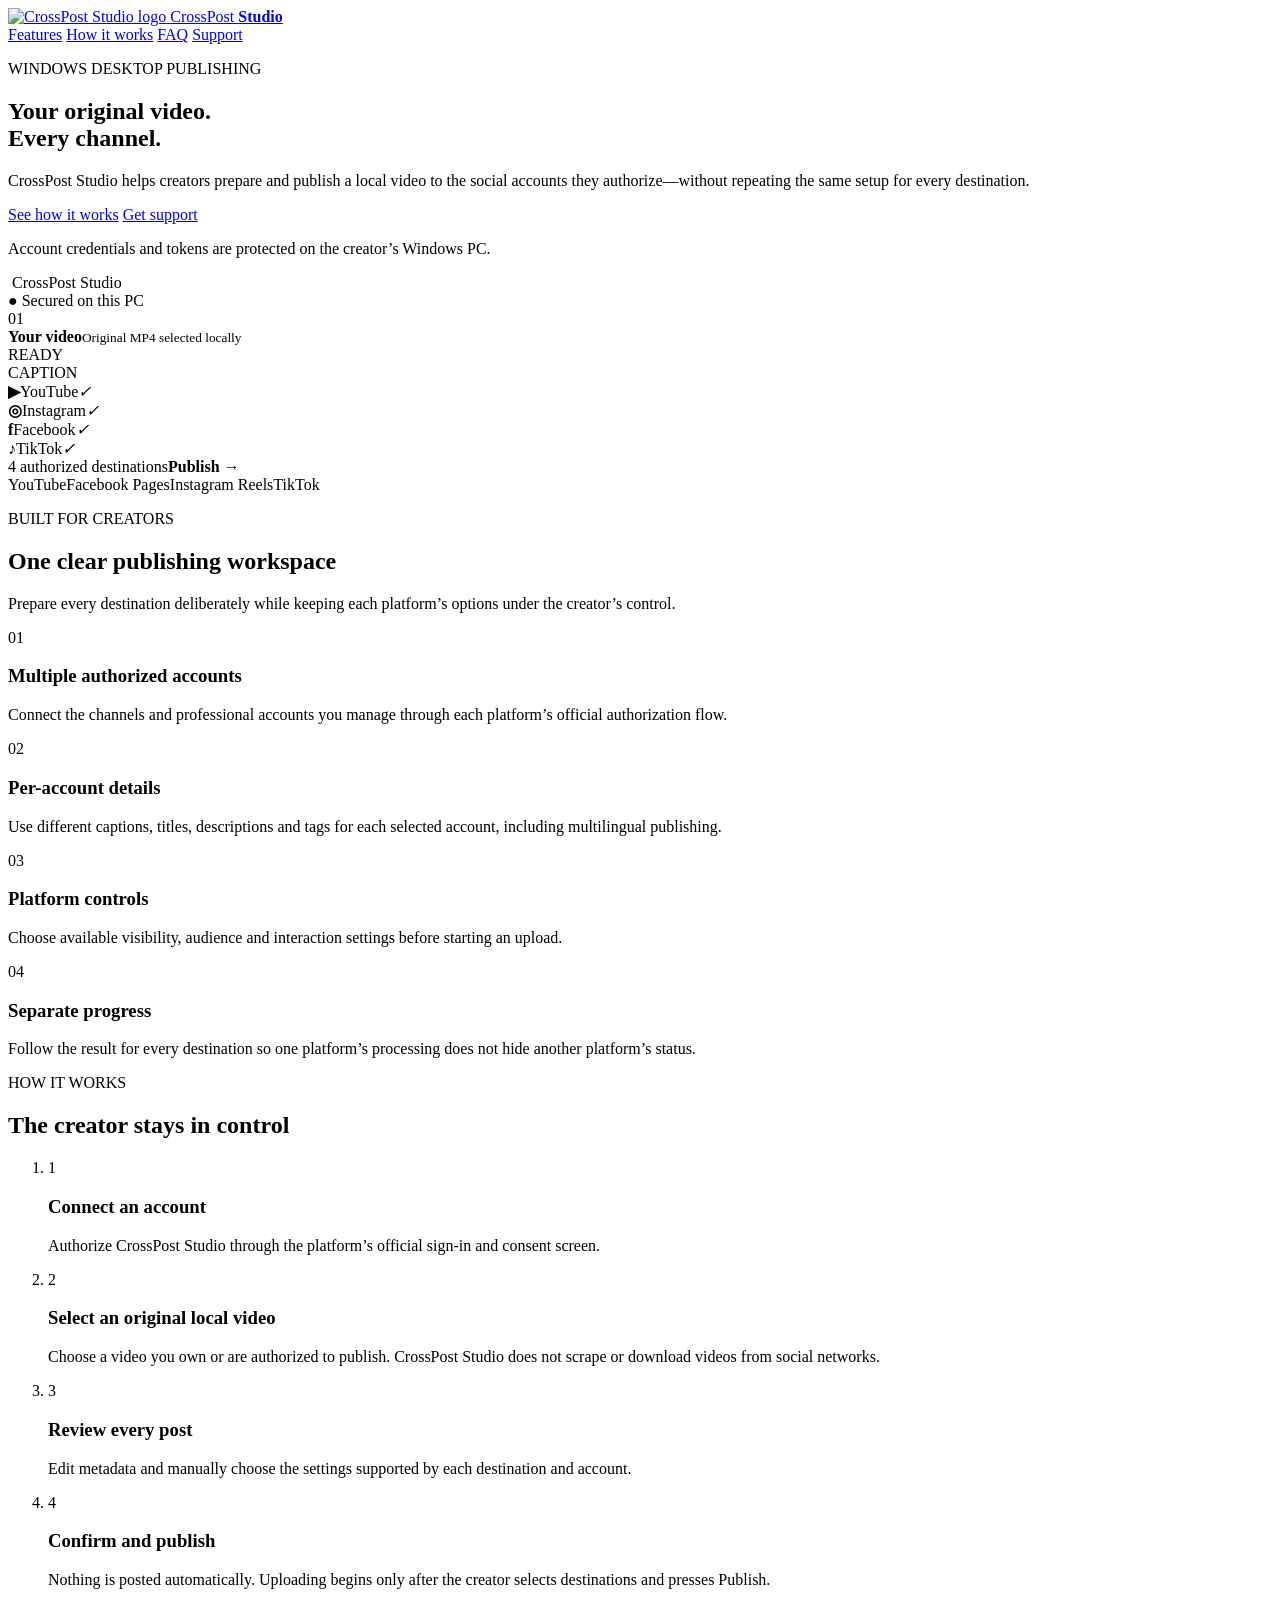
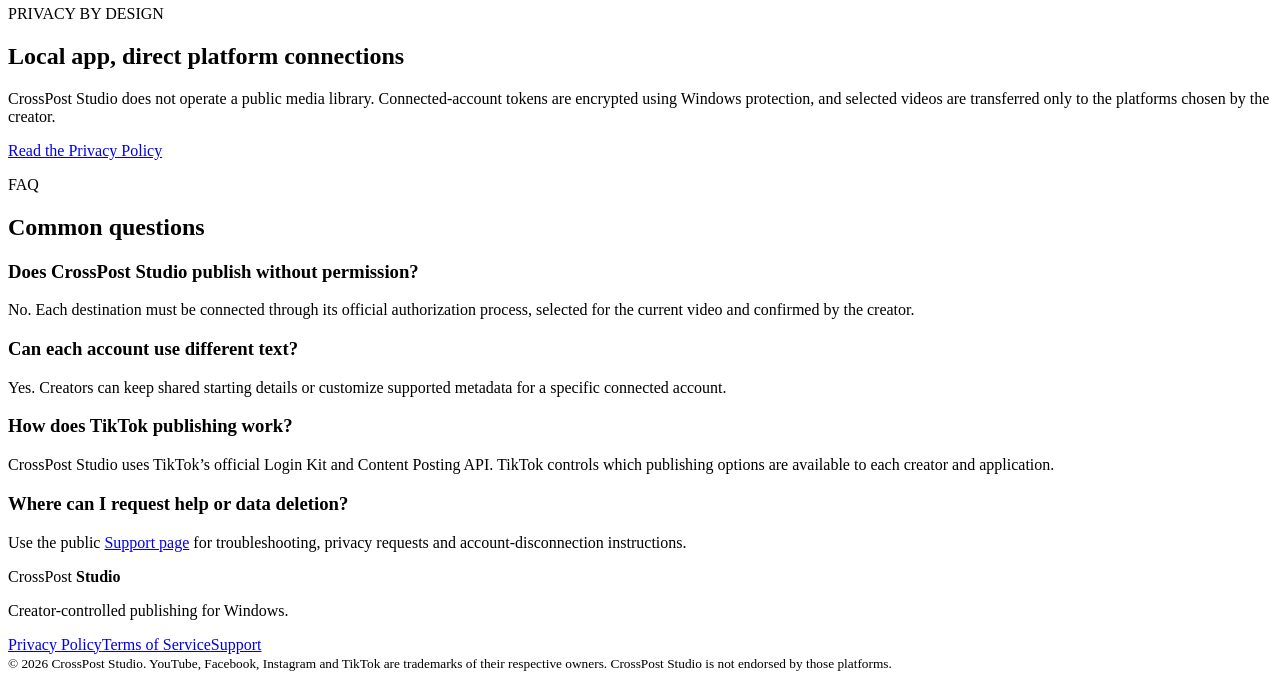
==== index.html @ 62eb8b9b "Add website home page" ====
<!doctype html>
<html lang="en">
<head>
  <meta charset="utf-8">
  <meta name="viewport" content="width=device-width, initial-scale=1">
  <meta name="description" content="CrossPost Studio is a Windows desktop app for publishing original videos to authorized YouTube, Facebook, Instagram, and TikTok accounts.">
  <title>CrossPost Studio — Publish original videos from one workspace</title>
  <link rel="icon" href="assets/crosspost-studio-logo.svg">
  <link rel="stylesheet" href="styles.css">
</head>
<body>
  <header class="site-header">
    <a class="brand" href="index.html" aria-label="CrossPost Studio home">
      <img src="assets/crosspost-studio-logo.svg" alt="CrossPost Studio logo">
      <span>CrossPost <strong>Studio</strong></span>
    </a>
    <nav aria-label="Main navigation">
      <a href="#features">Features</a>
      <a href="#workflow">How it works</a>
      <a href="#faq">FAQ</a>
      <a href="support.html">Support</a>
    </nav>
  </header>

  <main>
    <section class="hero">
      <div class="hero-copy">
        <p class="eyebrow">WINDOWS DESKTOP PUBLISHING</p>
        <h1>Your original video.<br><span>Every channel.</span></h1>
        <p class="hero-text">CrossPost Studio helps creators prepare and publish a local video to the social accounts they authorize—without repeating the same setup for every destination.</p>
        <div class="hero-actions">
          <a class="button primary" href="#workflow">See how it works</a>
          <a class="button secondary" href="support.html">Get support</a>
        </div>
        <p class="trust-note"><span></span> Account credentials and tokens are protected on the creator’s Windows PC.</p>
      </div>
      <div class="app-preview" aria-label="CrossPost Studio publishing interface preview">
        <div class="preview-top">
          <div class="preview-brand"><img src="assets/crosspost-studio-logo.svg" alt=""> CrossPost Studio</div>
          <div class="secure-pill">● Secured on this PC</div>
        </div>
        <div class="preview-body">
          <div class="step-card">
            <span class="step-number">01</span>
            <div><strong>Your video</strong><small>Original MP4 selected locally</small></div>
            <span class="ready">READY</span>
          </div>
          <div class="details-card">
            <span class="label">CAPTION</span>
            <div class="input-line long"></div>
            <div class="input-line medium"></div>
          </div>
          <div class="platform-grid">
            <div class="platform youtube"><b>▶</b><span>YouTube</span><i>✓</i></div>
            <div class="platform instagram"><b>◎</b><span>Instagram</span><i>✓</i></div>
            <div class="platform facebook"><b>f</b><span>Facebook</span><i>✓</i></div>
            <div class="platform tiktok"><b>♪</b><span>TikTok</span><i>✓</i></div>
          </div>
          <div class="publish-bar"><span>4 authorized destinations</span><strong>Publish →</strong></div>
        </div>
      </div>
    </section>

    <section class="platform-strip" aria-label="Supported platforms">
      <span>YouTube</span><span>Facebook Pages</span><span>Instagram Reels</span><span>TikTok</span>
    </section>

    <section class="section" id="features">
      <div class="section-heading">
        <p class="eyebrow">BUILT FOR CREATORS</p>
        <h2>One clear publishing workspace</h2>
        <p>Prepare every destination deliberately while keeping each platform’s options under the creator’s control.</p>
      </div>
      <div class="feature-grid">
        <article><span>01</span><h3>Multiple authorized accounts</h3><p>Connect the channels and professional accounts you manage through each platform’s official authorization flow.</p></article>
        <article><span>02</span><h3>Per-account details</h3><p>Use different captions, titles, descriptions and tags for each selected account, including multilingual publishing.</p></article>
        <article><span>03</span><h3>Platform controls</h3><p>Choose available visibility, audience and interaction settings before starting an upload.</p></article>
        <article><span>04</span><h3>Separate progress</h3><p>Follow the result for every destination so one platform’s processing does not hide another platform’s status.</p></article>
      </div>
    </section>

    <section class="section workflow" id="workflow">
      <div class="section-heading">
        <p class="eyebrow">HOW IT WORKS</p>
        <h2>The creator stays in control</h2>
      </div>
      <ol class="workflow-list">
        <li><span>1</span><div><h3>Connect an account</h3><p>Authorize CrossPost Studio through the platform’s official sign-in and consent screen.</p></div></li>
        <li><span>2</span><div><h3>Select an original local video</h3><p>Choose a video you own or are authorized to publish. CrossPost Studio does not scrape or download videos from social networks.</p></div></li>
        <li><span>3</span><div><h3>Review every post</h3><p>Edit metadata and manually choose the settings supported by each destination and account.</p></div></li>
        <li><span>4</span><div><h3>Confirm and publish</h3><p>Nothing is posted automatically. Uploading begins only after the creator selects destinations and presses Publish.</p></div></li>
      </ol>
    </section>

    <section class="section privacy-highlight">
      <div>
        <p class="eyebrow">PRIVACY BY DESIGN</p>
        <h2>Local app, direct platform connections</h2>
        <p>CrossPost Studio does not operate a public media library. Connected-account tokens are encrypted using Windows protection, and selected videos are transferred only to the platforms chosen by the creator.</p>
      </div>
      <a class="button secondary" href="privacy.html">Read the Privacy Policy</a>
    </section>

    <section class="section" id="faq">
      <div class="section-heading"><p class="eyebrow">FAQ</p><h2>Common questions</h2></div>
      <div class="faq-grid">
        <article><h3>Does CrossPost Studio publish without permission?</h3><p>No. Each destination must be connected through its official authorization process, selected for the current video and confirmed by the creator.</p></article>
        <article><h3>Can each account use different text?</h3><p>Yes. Creators can keep shared starting details or customize supported metadata for a specific connected account.</p></article>
        <article><h3>How does TikTok publishing work?</h3><p>CrossPost Studio uses TikTok’s official Login Kit and Content Posting API. TikTok controls which publishing options are available to each creator and application.</p></article>
        <article><h3>Where can I request help or data deletion?</h3><p>Use the public <a href="support.html">Support page</a> for troubleshooting, privacy requests and account-disconnection instructions.</p></article>
      </div>
    </section>
  </main>

  <footer>
    <div class="brand footer-brand"><img src="assets/crosspost-studio-logo.svg" alt=""><span>CrossPost <strong>Studio</strong></span></div>
    <p>Creator-controlled publishing for Windows.</p>
    <nav aria-label="Legal navigation"><a href="privacy.html">Privacy Policy</a><a href="terms.html">Terms of Service</a><a href="support.html">Support</a></nav>
    <small>© 2026 CrossPost Studio. YouTube, Facebook, Instagram and TikTok are trademarks of their respective owners. CrossPost Studio is not endorsed by those platforms.</small>
  </footer>
</body>
</html>
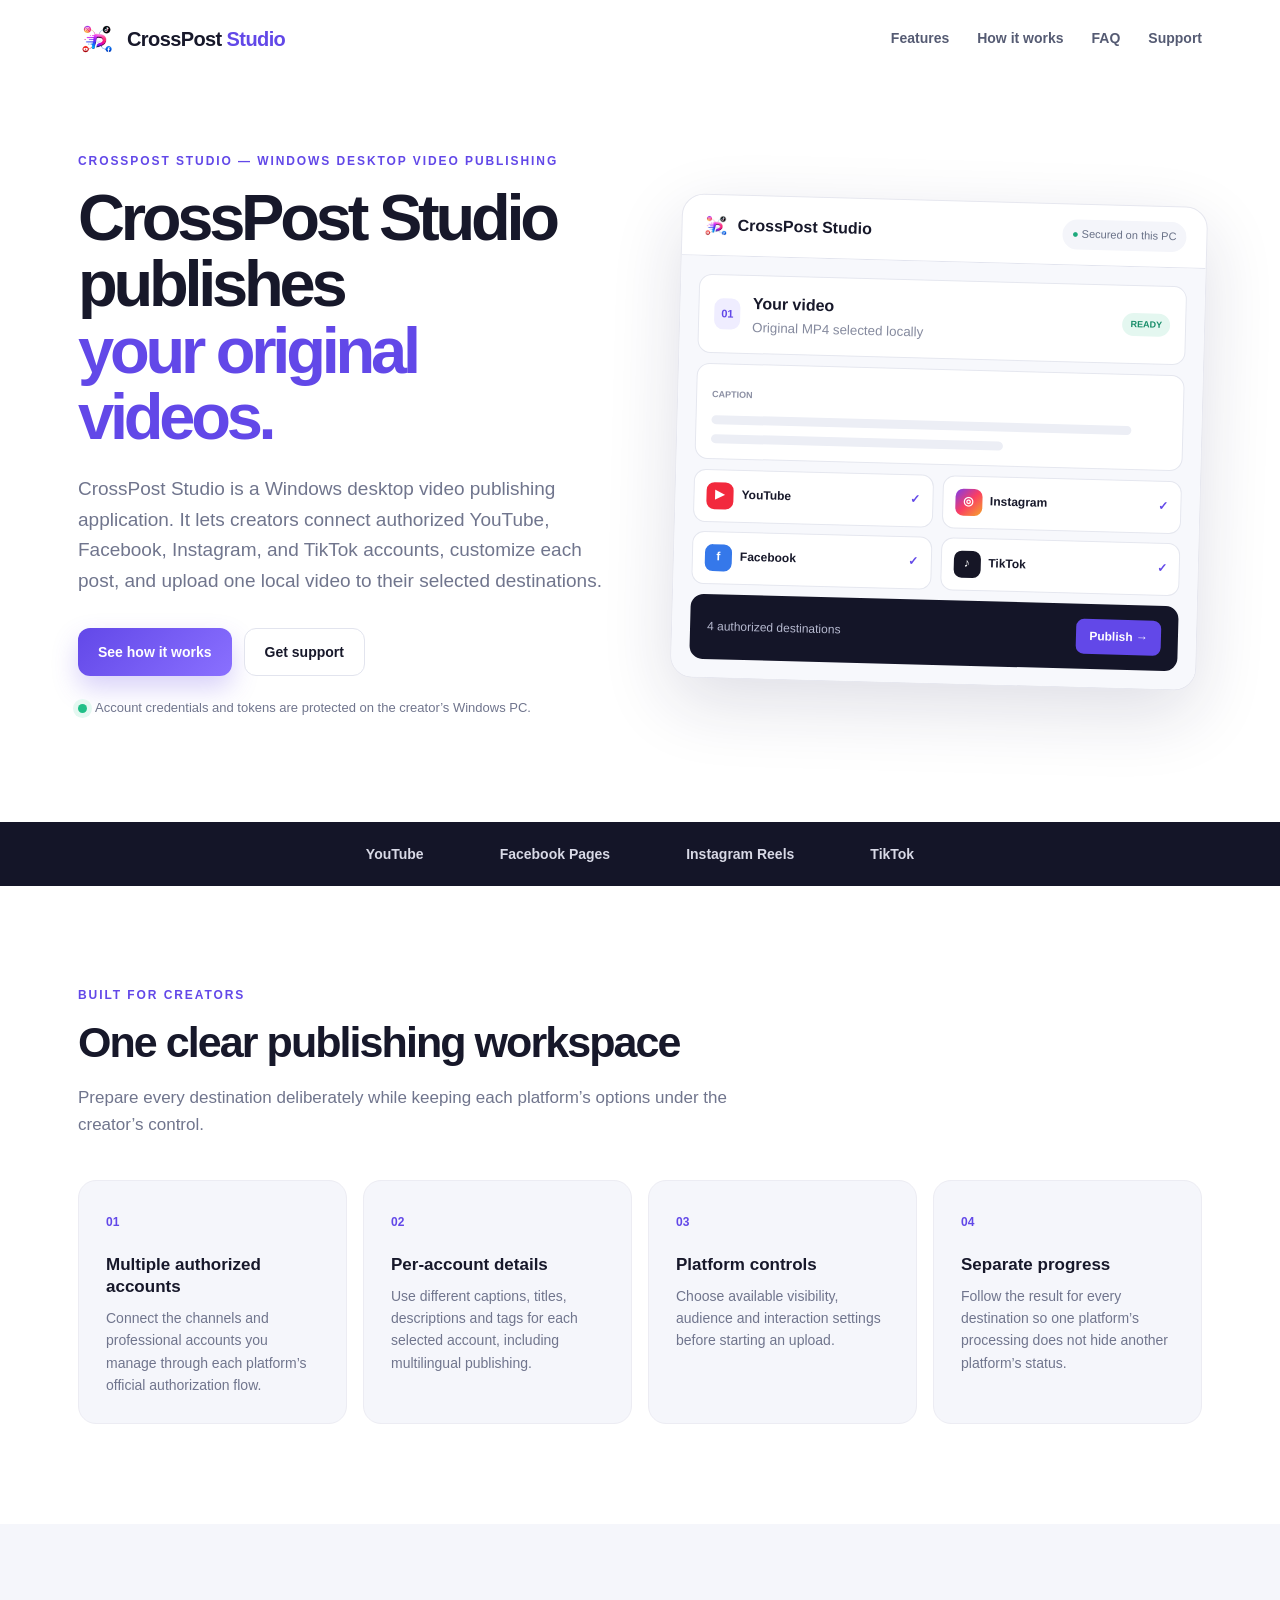
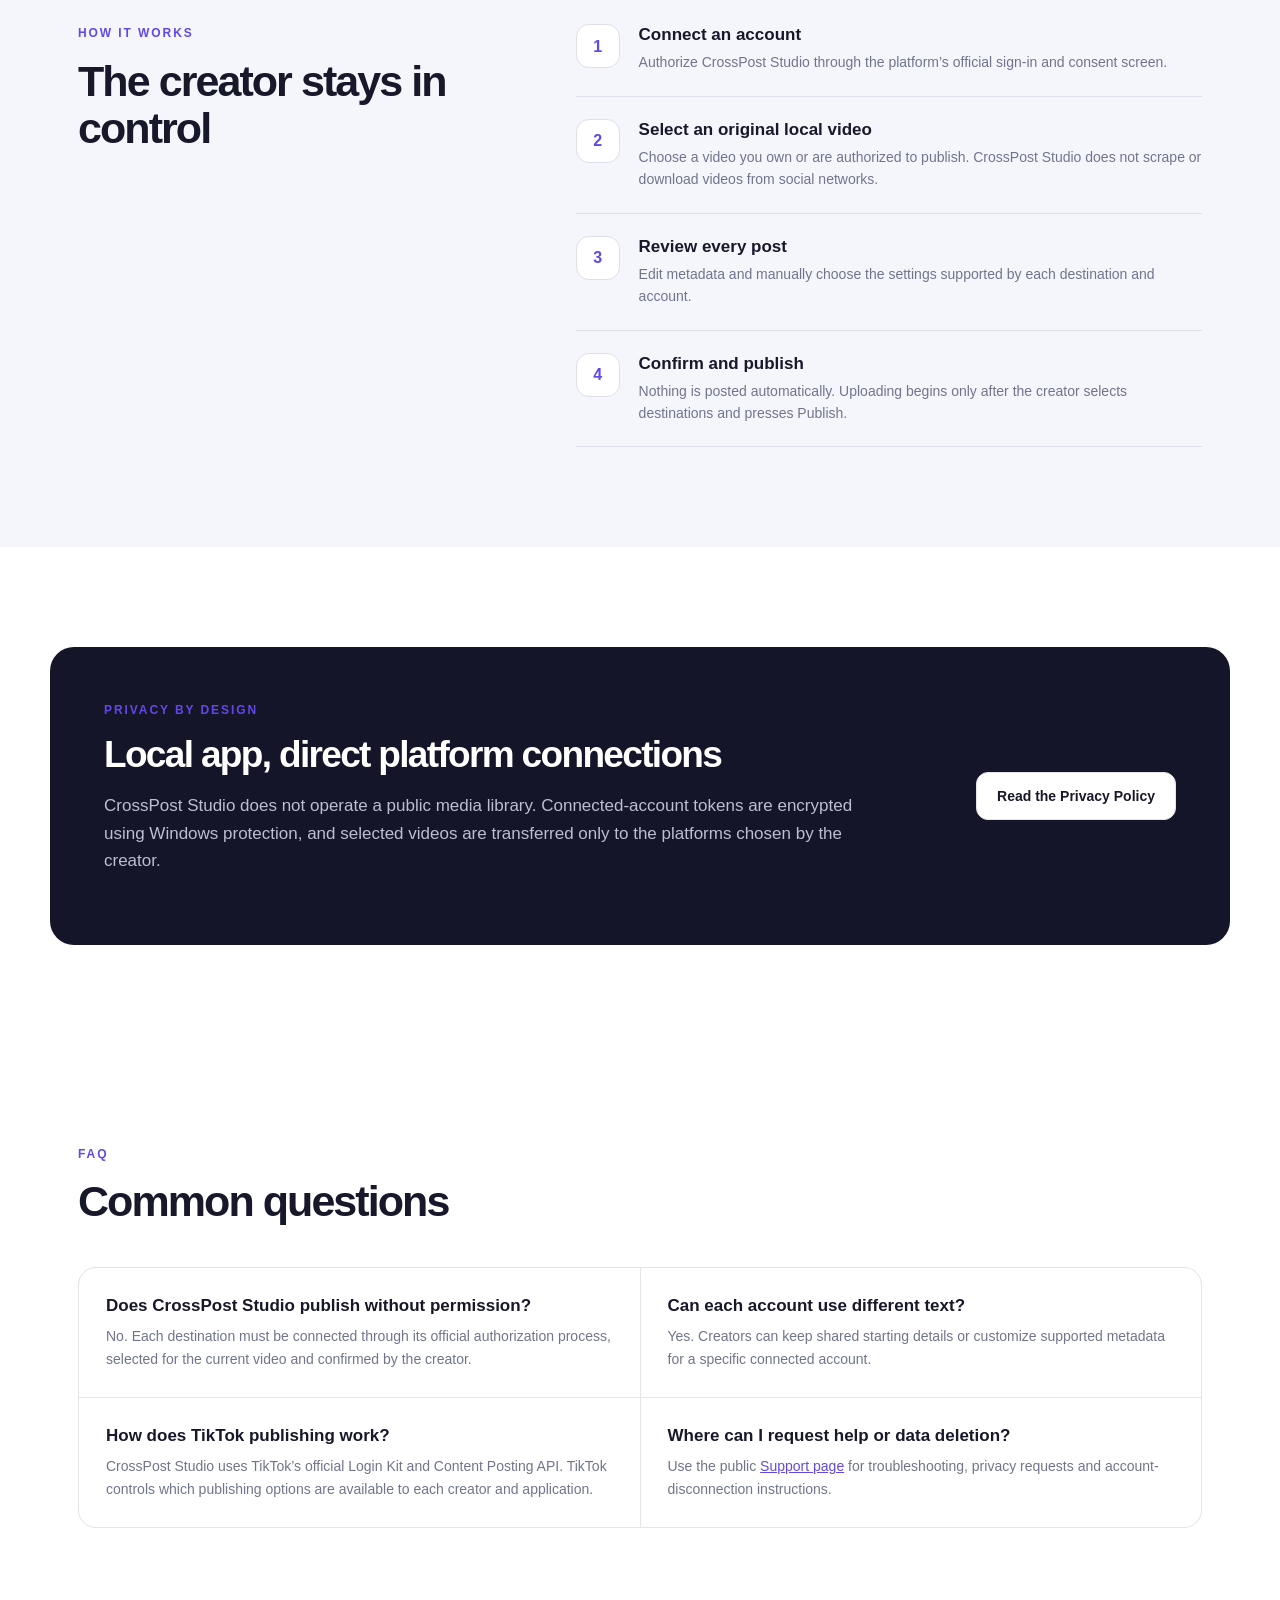
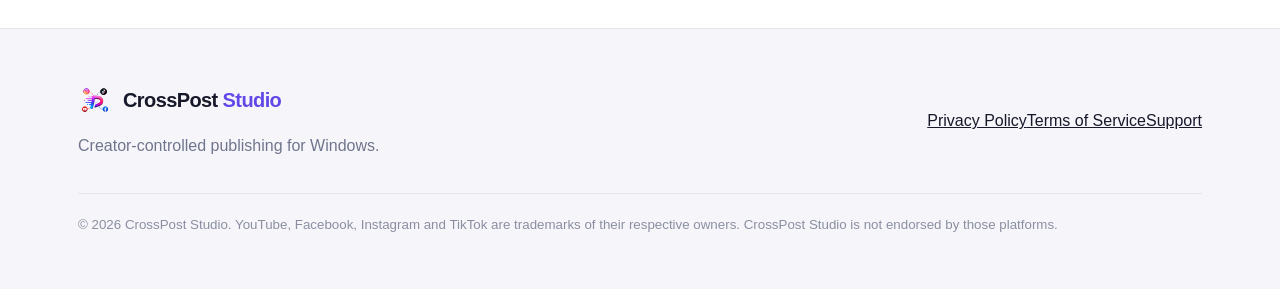
==== commit a2cf41b2: "Add Google verification and clarify app purpose" ====
--- a/index.html
+++ b/index.html
@@ -3,8 +3,9 @@
 <head>
   <meta charset="utf-8">
   <meta name="viewport" content="width=device-width, initial-scale=1">
-  <meta name="description" content="CrossPost Studio is a Windows desktop app for publishing original videos to authorized YouTube, Facebook, Instagram, and TikTok accounts.">
-  <title>CrossPost Studio — Publish original videos from one workspace</title>
+  <meta name="description" content="CrossPost Studio is a Windows desktop video publishing app for uploading original videos to authorized YouTube, Facebook, Instagram, and TikTok accounts.">
+  <meta name="google-site-verification" content="PBQJXzn7kp-vY1zFzNwLCJt4V0tdYbzDsD11wxsPTbg">
+  <title>CrossPost Studio | Windows Desktop Video Publishing App</title>
   <link rel="icon" href="assets/crosspost-studio-logo.svg">
   <link rel="stylesheet" href="styles.css">
 </head>
@@ -25,9 +26,9 @@
   <main>
     <section class="hero">
       <div class="hero-copy">
-        <p class="eyebrow">WINDOWS DESKTOP PUBLISHING</p>
-        <h1>Your original video.<br><span>Every channel.</span></h1>
-        <p class="hero-text">CrossPost Studio helps creators prepare and publish a local video to the social accounts they authorize—without repeating the same setup for every destination.</p>
+        <p class="eyebrow">CROSSPOST STUDIO — WINDOWS DESKTOP VIDEO PUBLISHING</p>
+        <h1>CrossPost Studio publishes<br><span>your original videos.</span></h1>
+        <p class="hero-text">CrossPost Studio is a Windows desktop video publishing application. It lets creators connect authorized YouTube, Facebook, Instagram, and TikTok accounts, customize each post, and upload one local video to their selected destinations.</p>
         <div class="hero-actions">
           <a class="button primary" href="#workflow">See how it works</a>
           <a class="button secondary" href="support.html">Get support</a>
--- a/styles.css
+++ b/styles.css
@@ -0,0 +1,4 @@
+:root{--ink:#17182a;--muted:#70758d;--line:#e2e4ee;--paper:#fff;--wash:#f5f6fb;--violet:#6248e8;--violet2:#8a70ff;--mint:#1ea97c;--dark:#141528;--shadow:0 24px 70px rgba(28,25,75,.14)}
+*{box-sizing:border-box}html{scroll-behavior:smooth}body{margin:0;background:var(--paper);color:var(--ink);font-family:Inter,ui-sans-serif,-apple-system,BlinkMacSystemFont,"Segoe UI",sans-serif;line-height:1.6}a{color:inherit}img{display:block;max-width:100%}.site-header{height:78px;display:flex;align-items:center;justify-content:space-between;max-width:1180px;margin:auto;padding:0 28px;border-bottom:1px solid transparent}.brand{display:flex;align-items:center;gap:11px;text-decoration:none;font-size:20px;font-weight:700;letter-spacing:-.03em}.brand img{width:38px;height:38px;object-fit:contain}.brand strong{color:var(--violet);font-weight:700}.site-header nav,.footer nav{display:flex;gap:28px}.site-header nav a,.footer nav a{text-decoration:none;color:#555b73;font-size:14px;font-weight:650}.site-header nav a:hover,.footer nav a:hover{color:var(--violet)}.hero{min-height:650px;max-width:1180px;margin:auto;padding:74px 28px 90px;display:grid;grid-template-columns:1fr 1fr;gap:72px;align-items:center}.eyebrow{margin:0 0 14px;color:var(--violet);font-size:12px;font-weight:800;letter-spacing:.16em}.hero h1{font-size:65px;line-height:1.02;letter-spacing:-.065em;margin:0 0 24px}.hero h1 span{color:var(--violet)}.hero-text{max-width:600px;font-size:19px;color:var(--muted);margin:0}.hero-actions{display:flex;gap:12px;margin:32px 0 22px}.button{display:inline-flex;align-items:center;justify-content:center;min-height:48px;padding:0 20px;border-radius:12px;text-decoration:none;font-weight:750;font-size:14px}.primary{background:linear-gradient(135deg,var(--violet),var(--violet2));color:#fff;box-shadow:0 12px 26px rgba(98,72,232,.25)}.secondary{background:#fff;border:1px solid var(--line);color:var(--ink)}.trust-note{display:flex;gap:8px;align-items:center;color:var(--muted);font-size:13px}.trust-note span{width:9px;height:9px;border-radius:50%;background:#20bf87;box-shadow:0 0 0 5px #e4f8f1}.app-preview{background:#fff;border:1px solid #e6e7ef;border-radius:22px;box-shadow:var(--shadow);overflow:hidden;transform:rotate(1.5deg)}.preview-top{height:61px;border-bottom:1px solid var(--line);display:flex;align-items:center;justify-content:space-between;padding:0 20px}.preview-brand{display:flex;align-items:center;gap:8px;font-weight:750}.preview-brand img{width:27px;height:27px}.secure-pill{font-size:11px;color:#687086;background:#f4f5fa;border-radius:999px;padding:6px 10px}.secure-pill::first-letter{color:var(--mint)}.preview-body{background:#f7f8fc;padding:18px}.step-card,.details-card{background:#fff;border:1px solid #e5e7ef;border-radius:13px;padding:15px;display:flex;align-items:center;gap:12px}.step-number{background:#efedff;color:var(--violet);border-radius:9px;padding:7px;font-size:11px;font-weight:800}.step-card div{display:flex;flex-direction:column}.step-card small{color:#858a9e}.ready{margin-left:auto;color:#168c68;background:#e4f7f0;border-radius:999px;padding:4px 8px;font-size:9px;font-weight:800}.details-card{display:block;margin-top:10px}.label{font-size:9px;font-weight:800;color:#8b8fa3}.input-line{height:9px;border-radius:6px;background:#eceef5;margin-top:10px}.input-line.long{width:92%}.input-line.medium{width:64%}.platform-grid{display:grid;grid-template-columns:1fr 1fr;gap:9px;margin:10px 0}.platform{background:#fff;border:1px solid #e5e7ef;border-radius:12px;padding:12px;display:flex;align-items:center;gap:8px;font-size:12px;font-weight:700}.platform b{width:27px;height:27px;border-radius:8px;display:grid;place-items:center;color:#fff;font-style:normal}.platform i{margin-left:auto;color:var(--violet);font-style:normal}.youtube b{background:#f2293d}.instagram b{background:linear-gradient(135deg,#7c3cec,#fa3e63,#f5a62a)}.facebook b{background:#3578ea}.tiktok b{background:#161626}.publish-bar{border-radius:13px;background:var(--dark);color:#fff;padding:15px 17px;display:flex;justify-content:space-between;align-items:center;font-size:12px}.publish-bar span{color:#b7bad0}.publish-bar strong{background:var(--violet);padding:8px 13px;border-radius:8px}.platform-strip{background:var(--dark);color:#d8d9e6;display:flex;justify-content:center;gap:76px;padding:21px 24px;font-weight:750;font-size:14px}.section{max-width:1180px;margin:auto;padding:100px 28px}.section-heading{max-width:690px;margin-bottom:42px}.section h2{font-size:43px;line-height:1.1;letter-spacing:-.045em;margin:0 0 14px}.section-heading>p:last-child,.privacy-highlight>div>p:last-child{color:var(--muted);font-size:17px}.feature-grid{display:grid;grid-template-columns:repeat(4,1fr);gap:16px}.feature-grid article{background:var(--wash);border:1px solid #ececf3;border-radius:18px;padding:27px}.feature-grid article>span{color:var(--violet);font-size:12px;font-weight:800}.feature-grid h3,.faq-grid h3,.workflow-list h3{font-size:17px;line-height:1.3;margin:20px 0 9px}.feature-grid p,.faq-grid p,.workflow-list p{color:var(--muted);font-size:14px;margin:0}.workflow{display:grid;grid-template-columns:.8fr 1.2fr;gap:80px;background:var(--wash);max-width:none;padding-left:max(28px,calc((100vw - 1124px)/2));padding-right:max(28px,calc((100vw - 1124px)/2))}.workflow-list{list-style:none;margin:0;padding:0}.workflow-list li{display:grid;grid-template-columns:46px 1fr;gap:17px;padding:22px 0;border-bottom:1px solid #dedfea}.workflow-list li:first-child{padding-top:0}.workflow-list li>span{width:44px;height:44px;border-radius:13px;background:#fff;border:1px solid #dedfea;display:grid;place-items:center;color:var(--violet);font-weight:800}.workflow-list h3{margin:0 0 5px}.privacy-highlight{margin-top:100px;margin-bottom:100px;background:var(--dark);color:#fff;border-radius:24px;padding:54px;display:flex;align-items:center;justify-content:space-between;gap:50px}.privacy-highlight>div{max-width:760px}.privacy-highlight h2{font-size:37px}.privacy-highlight>div>p:last-child{color:#bbbfd2}.privacy-highlight .secondary{flex:none}.faq-grid{display:grid;grid-template-columns:1fr 1fr;gap:1px;background:var(--line);border:1px solid var(--line);border-radius:18px;overflow:hidden}.faq-grid article{background:#fff;padding:27px}.faq-grid h3{margin:0 0 8px}.faq-grid a{color:var(--violet)}footer{background:#f6f6fa;border-top:1px solid var(--line);padding:54px max(28px,calc((100vw - 1124px)/2));display:grid;grid-template-columns:1fr auto;gap:16px;align-items:center}.footer-brand img{width:34px;height:34px}footer>p{grid-column:1;color:var(--muted);margin:0}footer nav{grid-column:2;grid-row:1 / span 2}footer small{grid-column:1 / -1;color:#8a8ea0;border-top:1px solid var(--line);padding-top:20px;margin-top:18px}.legal-main{max-width:880px;margin:56px auto 100px;padding:0 28px}.legal-main h1{font-size:48px;letter-spacing:-.05em;margin:0 0 12px}.legal-main .updated{color:var(--muted);margin-bottom:42px}.legal-main section{margin:34px 0}.legal-main h2{font-size:23px;letter-spacing:-.025em}.legal-main h3{font-size:17px}.legal-main p,.legal-main li{color:#555b70}.legal-main a{color:var(--violet)}.notice{background:#f2f0ff;border:1px solid #ddd7ff;border-radius:14px;padding:18px 20px}.support-grid{display:grid;grid-template-columns:1fr 1fr;gap:16px}.support-card{border:1px solid var(--line);border-radius:17px;padding:24px}.support-card h2{margin-top:0}.support-card .button{margin-top:8px}
+@media(max-width:900px){.site-header nav{display:none}.hero{grid-template-columns:1fr;padding-top:55px}.hero h1{font-size:53px}.app-preview{max-width:650px}.feature-grid{grid-template-columns:1fr 1fr}.workflow{grid-template-columns:1fr;gap:25px}.platform-strip{gap:25px;flex-wrap:wrap}.privacy-highlight{margin-left:20px;margin-right:20px}.support-grid{grid-template-columns:1fr}}
+@media(max-width:600px){.hero h1{font-size:43px}.hero{gap:45px;padding-bottom:60px}.hero-actions{flex-direction:column}.feature-grid,.faq-grid{grid-template-columns:1fr}.section{padding-top:74px;padding-bottom:74px}.section h2{font-size:36px}.platform-grid{grid-template-columns:1fr}.privacy-highlight{padding:32px;flex-direction:column;align-items:flex-start;margin-top:60px;margin-bottom:60px}.privacy-highlight h2{font-size:31px}footer{grid-template-columns:1fr}footer nav{grid-column:1;grid-row:auto;flex-direction:column;gap:9px}.legal-main h1{font-size:39px}}
